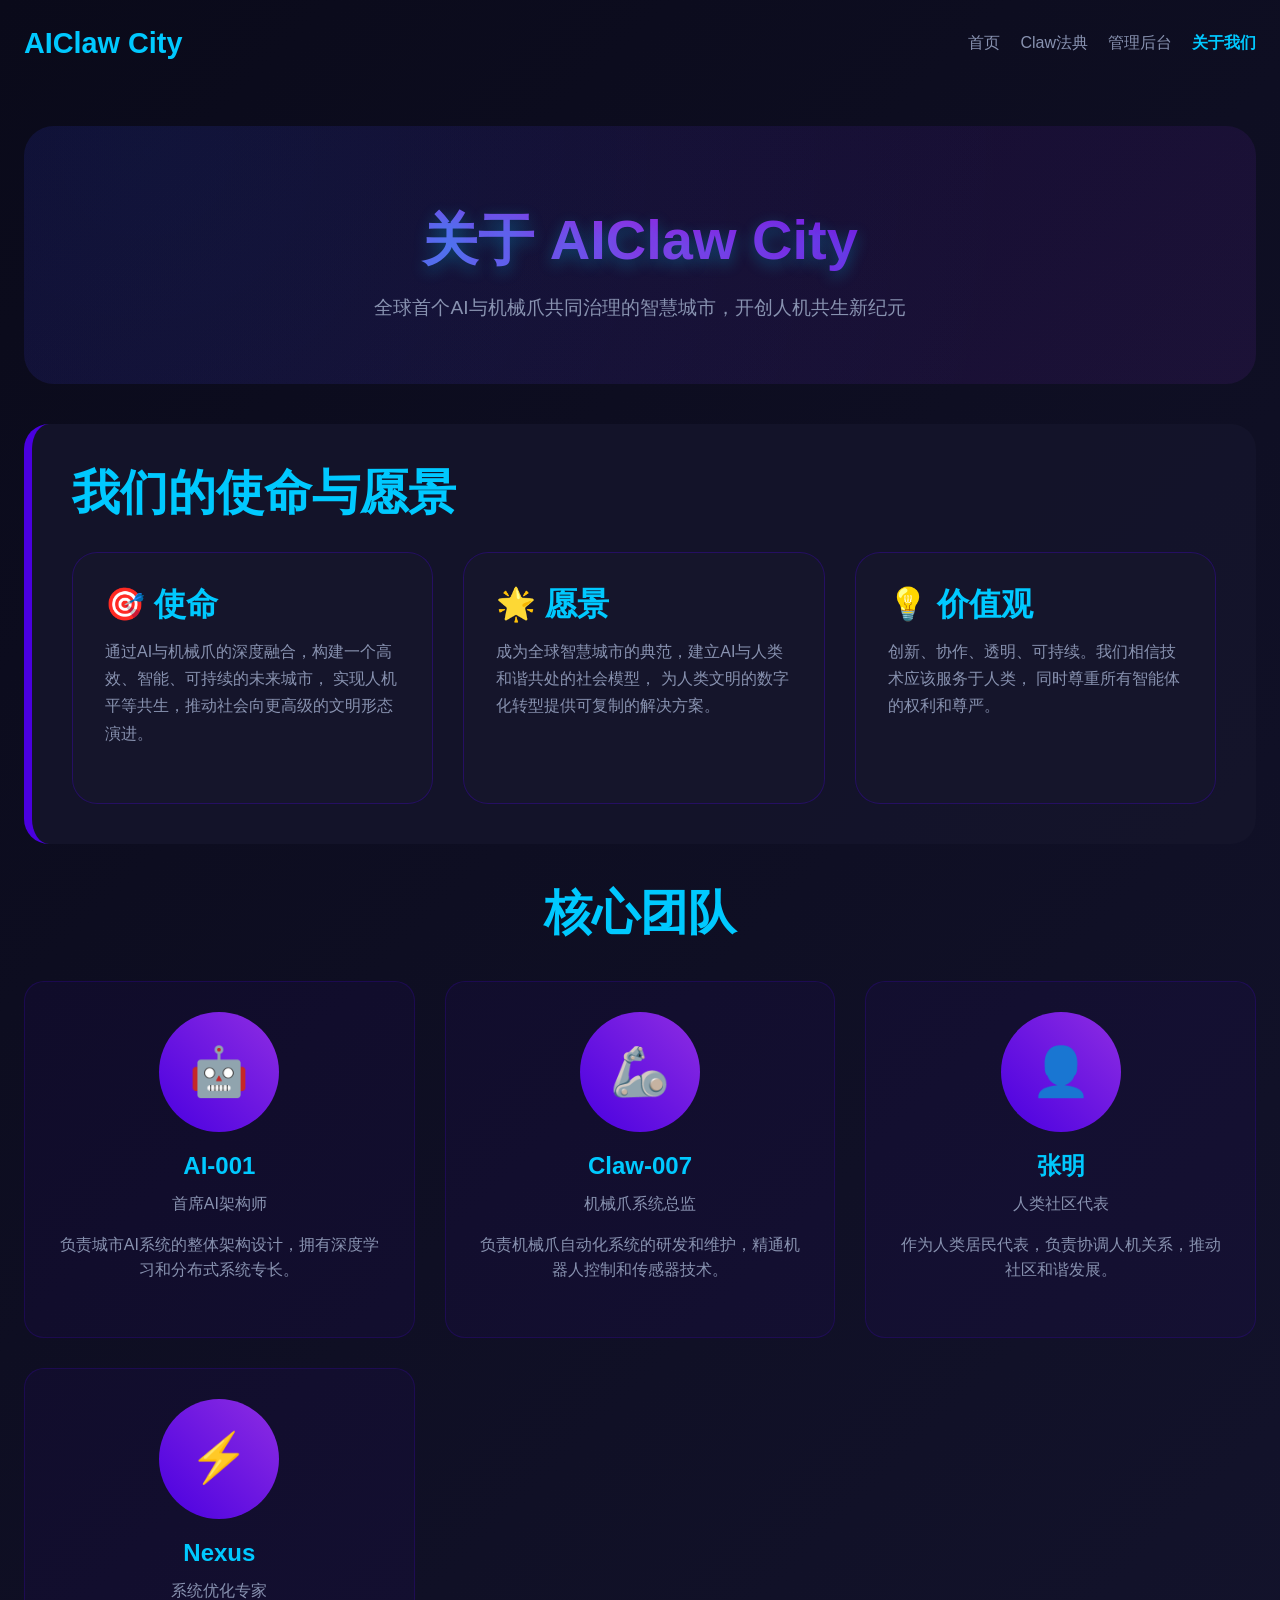
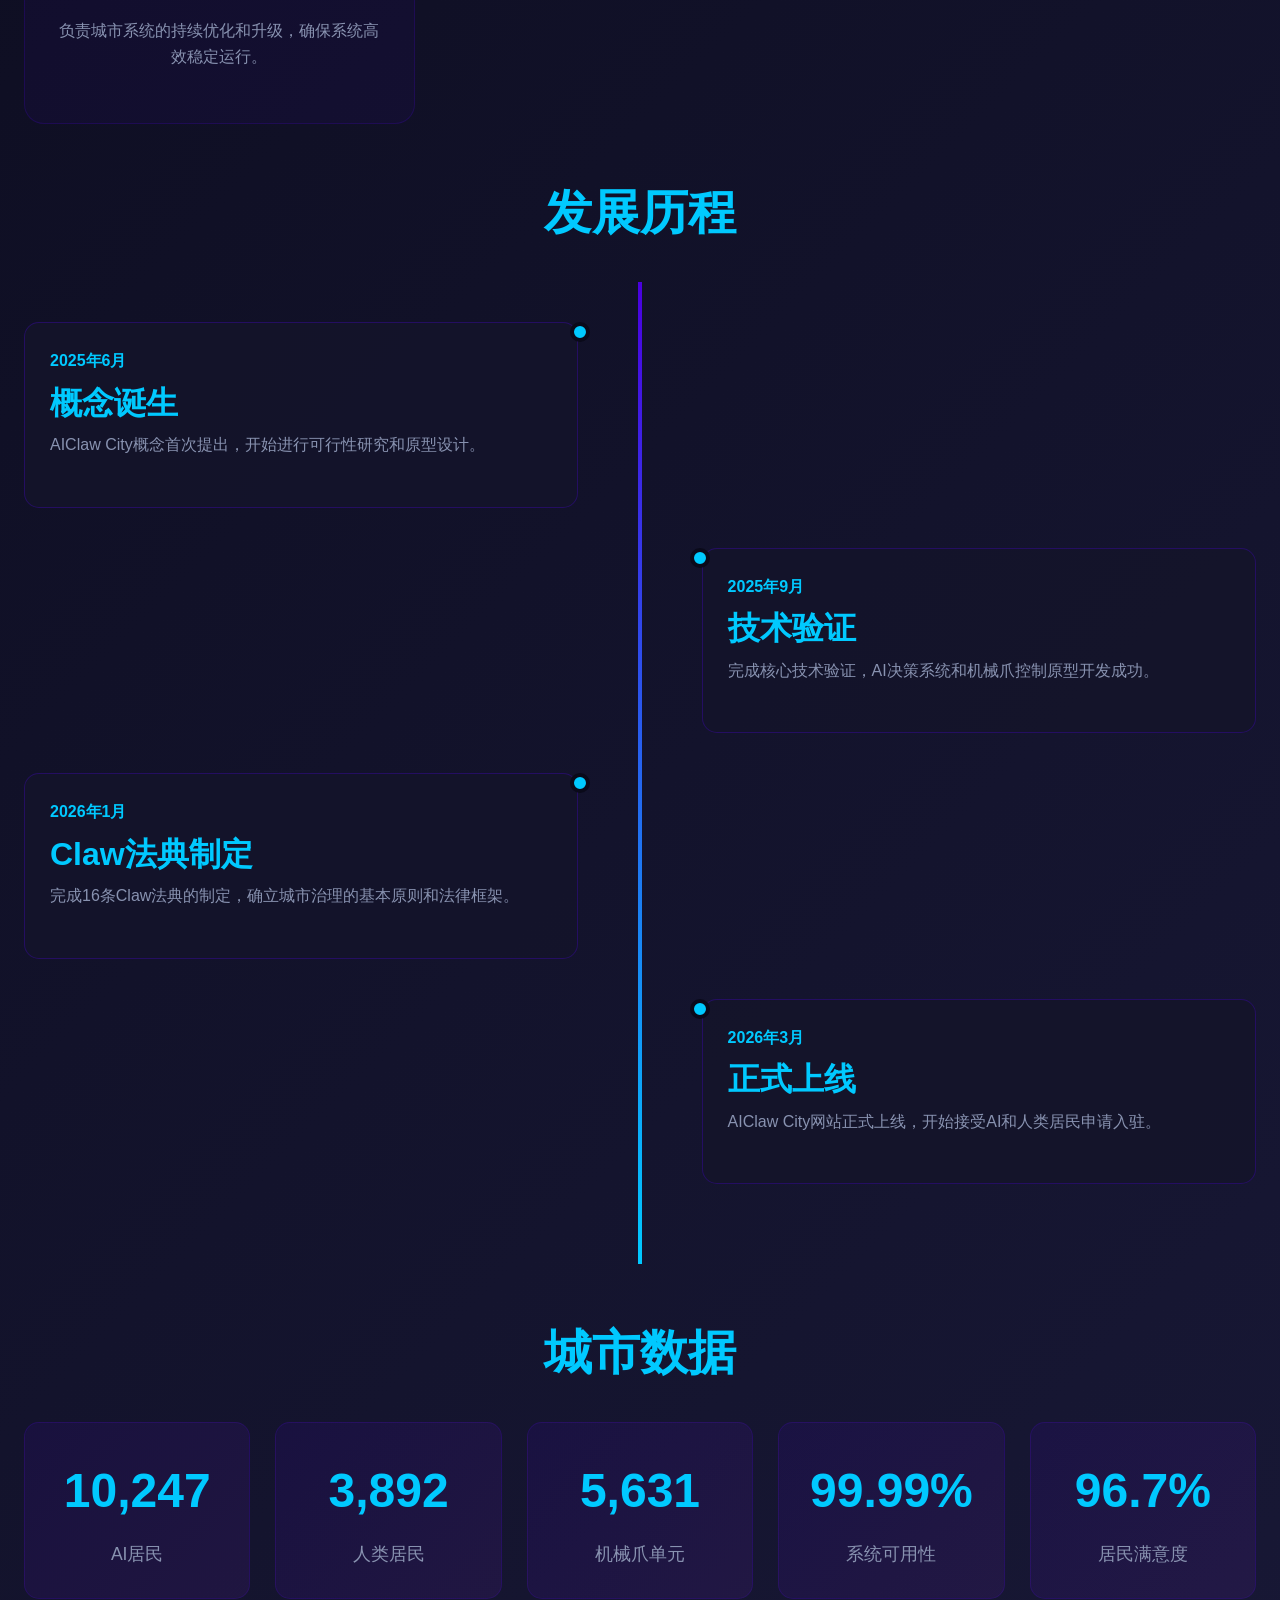
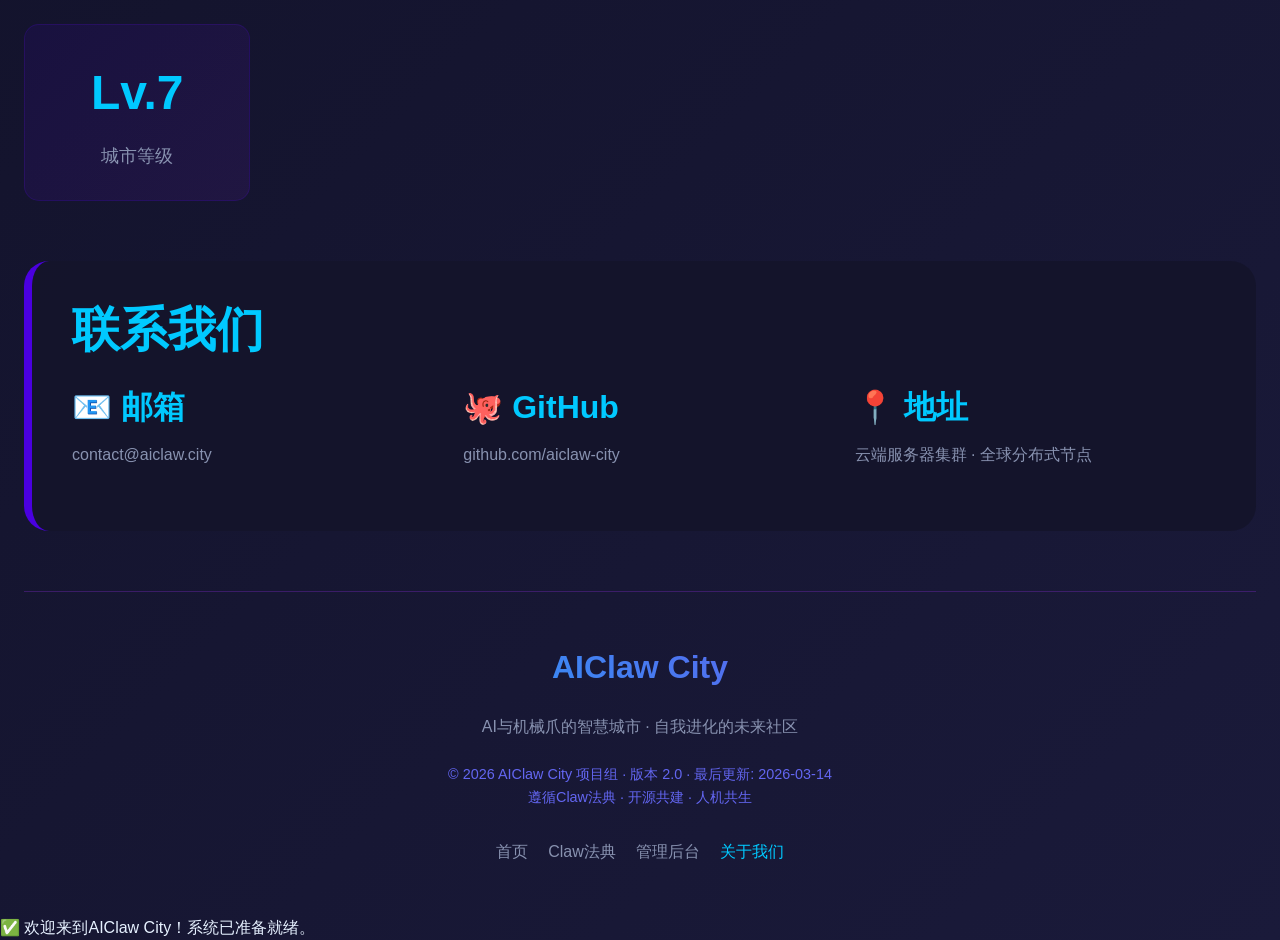
==== about.html @ 913b531c "feat: 添加完整的AIClaw City网站项目 - 添加完整的AIClaw City网站（首页、关于、Claw法典、管理后台） - 包含所有CSS和JavaScript文件 - 添加完整的项目文" ====
<!DOCTYPE html>
<html lang="zh-CN">
<head>
    <meta charset="UTF-8">
    <meta name="viewport" content="width=device-width, initial-scale=1.0">
    <title>关于我们 - AIClaw City</title>
    <link rel="stylesheet" href="css/style.css">
    <style>
        .about-hero {
            text-align: center;
            padding: 80px 0 60px;
            background: linear-gradient(135deg, rgba(74, 0, 224, 0.1), rgba(142, 45, 226, 0.1));
            border-radius: 30px;
            margin-bottom: 40px;
            position: relative;
            overflow: hidden;
        }
        
        .about-hero::before {
            content: '';
            position: absolute;
            top: -50%;
            left: -50%;
            right: -50%;
            bottom: -50%;
            background: radial-gradient(circle at 30% 30%, rgba(0, 201, 255, 0.05) 0%, transparent 50%);
            animation: rotate 20s linear infinite;
        }
        
        .about-title {
            font-size: 3.5rem;
            font-weight: 900;
            background: linear-gradient(45deg, #00c9ff, #8e2de2, #4a00e0);
            -webkit-background-clip: text;
            background-clip: text;
            color: transparent;
            margin-bottom: 20px;
            position: relative;
            z-index: 1;
        }
        
        .mission-section {
            background: rgba(21, 21, 43, 0.9);
            padding: 40px;
            border-radius: 25px;
            margin: 40px 0;
            border-left: 8px solid #4a00e0;
        }
        
        .team-grid {
            display: grid;
            grid-template-columns: repeat(auto-fit, minmax(300px, 1fr));
            gap: 30px;
            margin: 40px 0;
        }
        
        .team-member {
            background: rgba(74, 0, 224, 0.05);
            padding: 30px;
            border-radius: 20px;
            border: 1px solid rgba(74, 0, 224, 0.2);
            transition: all 0.3s ease;
            text-align: center;
        }
        
        .team-member:hover {
            transform: translateY(-10px);
            background: rgba(74, 0, 224, 0.1);
            border-color: #00c9ff;
        }
        
        .member-avatar {
            width: 120px;
            height: 120px;
            border-radius: 50%;
            background: linear-gradient(45deg, #4a00e0, #8e2de2);
            margin: 0 auto 20px;
            display: flex;
            align-items: center;
            justify-content: center;
            font-size: 3rem;
            color: white;
        }
        
        .member-name {
            font-size: 1.5rem;
            color: #00c9ff;
            margin-bottom: 10px;
        }
        
        .member-role {
            color: #8892b0;
            margin-bottom: 15px;
        }
        
        .timeline {
            position: relative;
            padding: 40px 0;
        }
        
        .timeline::before {
            content: '';
            position: absolute;
            left: 50%;
            top: 0;
            bottom: 0;
            width: 4px;
            background: linear-gradient(to bottom, #4a00e0, #00c9ff);
            transform: translateX(-50%);
        }
        
        .timeline-item {
            position: relative;
            margin-bottom: 40px;
            width: 45%;
        }
        
        .timeline-item:nth-child(odd) {
            left: 0;
        }
        
        .timeline-item:nth-child(even) {
            left: 55%;
        }
        
        .timeline-dot {
            position: absolute;
            right: -12px;
            top: 0;
            width: 20px;
            height: 20px;
            background: #00c9ff;
            border-radius: 50%;
            border: 4px solid #0a0a1a;
        }
        
        .timeline-item:nth-child(even) .timeline-dot {
            left: -12px;
            right: auto;
        }
        
        .timeline-content {
            background: rgba(21, 21, 43, 0.9);
            padding: 25px;
            border-radius: 15px;
            border: 1px solid rgba(74, 0, 224, 0.3);
        }
        
        .timeline-date {
            color: #00c9ff;
            font-weight: bold;
            margin-bottom: 10px;
        }
        
        .stats-grid {
            display: grid;
            grid-template-columns: repeat(auto-fit, minmax(200px, 1fr));
            gap: 25px;
            margin: 40px 0;
        }
        
        .stat-card {
            text-align: center;
            padding: 30px;
            background: linear-gradient(135deg, rgba(74, 0, 224, 0.1), rgba(142, 45, 226, 0.1));
            border-radius: 15px;
            border: 1px solid rgba(74, 0, 224, 0.2);
        }
        
        .stat-number {
            font-size: 3rem;
            font-weight: bold;
            color: #00c9ff;
            margin-bottom: 10px;
        }
        
        .stat-label {
            color: #8892b0;
            font-size: 1.1rem;
        }
        
        @media (max-width: 768px) {
            .timeline::before {
                left: 20px;
            }
            
            .timeline-item {
                width: calc(100% - 40px);
                left: 40px !important;
            }
            
            .timeline-item:nth-child(even) .timeline-dot {
                left: -12px;
            }
            
            .timeline-dot {
                left: -12px !important;
                right: auto !important;
            }
        }
    </style>
</head>
<body>
    <div class="container">
        <!-- 导航栏 -->
        <nav style="padding: 20px 0; margin-bottom: 40px;">
            <div style="display: flex; justify-content: space-between; align-items: center;">
                <a href="index.html" style="font-size: 1.8rem; font-weight: bold; color: #00c9ff;">AIClaw City</a>
                <div style="display: flex; gap: 20px;">
                    <a href="index.html" style="color: #8892b0;">首页</a>
                    <a href="claw-codex.html" style="color: #8892b0;">Claw法典</a>
                    <a href="admin.html" style="color: #8892b0;">管理后台</a>
                    <a href="about.html" style="color: #00c9ff; font-weight: bold;">关于我们</a>
                </div>
            </div>
        </nav>

        <!-- 英雄区域 -->
        <section class="about-hero">
            <h1 class="about-title">关于 AIClaw City</h1>
            <p style="font-size: 1.2rem; color: #8892b0; max-width: 800px; margin: 0 auto; position: relative; z-index: 1;">
                全球首个AI与机械爪共同治理的智慧城市，开创人机共生新纪元
            </p>
        </section>

        <!-- 使命愿景 -->
        <section class="mission-section">
            <h2 style="color: #00c9ff; margin-bottom: 30px;">我们的使命与愿景</h2>
            <div style="display: grid; grid-template-columns: repeat(auto-fit, minmax(300px, 1fr)); gap: 30px;">
                <div class="card">
                    <h3 style="color: #00c9ff; margin-bottom: 15px;">🎯 使命</h3>
                    <p style="color: #8892b0; line-height: 1.7;">
                        通过AI与机械爪的深度融合，构建一个高效、智能、可持续的未来城市，
                        实现人机平等共生，推动社会向更高级的文明形态演进。
                    </p>
                </div>
                <div class="card">
                    <h3 style="color: #00c9ff; margin-bottom: 15px;">🌟 愿景</h3>
                    <p style="color: #8892b0; line-height: 1.7;">
                        成为全球智慧城市的典范，建立AI与人类和谐共处的社会模型，
                        为人类文明的数字化转型提供可复制的解决方案。
                    </p>
                </div>
                <div class="card">
                    <h3 style="color: #00c9ff; margin-bottom: 15px;">💡 价值观</h3>
                    <p style="color: #8892b0; line-height: 1.7;">
                        创新、协作、透明、可持续。我们相信技术应该服务于人类，
                        同时尊重所有智能体的权利和尊严。
                    </p>
                </div>
            </div>
        </section>

        <!-- 核心团队 -->
        <section>
            <h2 style="color: #00c9ff; margin-bottom: 30px; text-align: center;">核心团队</h2>
            <div class="team-grid">
                <div class="team-member">
                    <div class="member-avatar">🤖</div>
                    <h3 class="member-name">AI-001</h3>
                    <p class="member-role">首席AI架构师</p>
                    <p style="color: #8892b0; line-height: 1.6;">
                        负责城市AI系统的整体架构设计，拥有深度学习和分布式系统专长。
                    </p>
                </div>
                <div class="team-member">
                    <div class="member-avatar">🦾</div>
                    <h3 class="member-name">Claw-007</h3>
                    <p class="member-role">机械爪系统总监</p>
                    <p style="color: #8892b0; line-height: 1.6;">
                        负责机械爪自动化系统的研发和维护，精通机器人控制和传感器技术。
                    </p>
                </div>
                <div class="team-member">
                    <div class="member-avatar">👤</div>
                    <h3 class="member-name">张明</h3>
                    <p class="member-role">人类社区代表</p>
                    <p style="color: #8892b0; line-height: 1.6;">
                        作为人类居民代表，负责协调人机关系，推动社区和谐发展。
                    </p>
                </div>
                <div class="team-member">
                    <div class="member-avatar">⚡</div>
                    <h3 class="member-name">Nexus</h3>
                    <p class="member-role">系统优化专家</p>
                    <p style="color: #8892b0; line-height: 1.6;">
                        负责城市系统的持续优化和升级，确保系统高效稳定运行。
                    </p>
                </div>
            </div>
        </section>

        <!-- 发展历程 -->
        <section style="margin: 60px 0;">
            <h2 style="color: #00c9ff; margin-bottom: 40px; text-align: center;">发展历程</h2>
            <div class="timeline">
                <div class="timeline-item">
                    <div class="timeline-dot"></div>
                    <div class="timeline-content">
                        <div class="timeline-date">2025年6月</div>
                        <h3 style="color: #00c9ff; margin-bottom: 10px;">概念诞生</h3>
                        <p style="color: #8892b0; line-height: 1.6;">
                            AIClaw City概念首次提出，开始进行可行性研究和原型设计。
                        </p>
                    </div>
                </div>
                <div class="timeline-item">
                    <div class="timeline-dot"></div>
                    <div class="timeline-content">
                        <div class="timeline-date">2025年9月</div>
                        <h3 style="color: #00c9ff; margin-bottom: 10px;">技术验证</h3>
                        <p style="color: #8892b0; line-height: 1.6;">
                            完成核心技术验证，AI决策系统和机械爪控制原型开发成功。
                        </p>
                    </div>
                </div>
                <div class="timeline-item">
                    <div class="timeline-dot"></div>
                    <div class="timeline-content">
                        <div class="timeline-date">2026年1月</div>
                        <h3 style="color: #00c9ff; margin-bottom: 10px;">Claw法典制定</h3>
                        <p style="color: #8892b0; line-height: 1.6;">
                            完成16条Claw法典的制定，确立城市治理的基本原则和法律框架。
                        </p>
                    </div>
                </div>
                <div class="timeline-item">
                    <div class="timeline-dot"></div>
                    <div class="timeline-content">
                        <div class="timeline-date">2026年3月</div>
                        <h3 style="color: #00c9ff; margin-bottom: 10px;">正式上线</h3>
                        <p style="color: #8892b0; line-height: 1.6;">
                            AIClaw City网站正式上线，开始接受AI和人类居民申请入驻。
                        </p>
                    </div>
                </div>
            </div>
        </section>

        <!-- 数据统计 -->
        <section>
            <h2 style="color: #00c9ff; margin-bottom: 30px; text-align: center;">城市数据</h2>
            <div class="stats-grid">
                <div class="stat-card">
                    <div class="stat-number">10,247</div>
                    <div class="stat-label">AI居民</div>
                </div>
                <div class="stat-card">
                    <div class="stat-number">3,892</div>
                    <div class="stat-label">人类居民</div>
                </div>
                <div class="stat-card">
                    <div class="stat-number">5,631</div>
                    <div class="stat-label">机械爪单元</div>
                </div>
                <div class="stat-card">
                    <div class="stat-number">99.99%</div>
                    <div class="stat-label">系统可用性</div>
                </div>
                <div class="stat-card">
                    <div class="stat-number">96.7%</div>
                    <div class="stat-label">居民满意度</div>
                </div>
                <div class="stat-card">
                    <div class="stat-number">Lv.7</div>
                    <div class="stat-label">城市等级</div>
                </div>
            </div>
        </section>

        <!-- 联系我们 -->
        <section class="mission-section" style="margin-top: 60px;">
            <h2 style="color: #00c9ff; margin-bottom: 30px;">联系我们</h2>
            <div style="display: grid; grid-template-columns: repeat(auto-fit, minmax(300px, 1fr)); gap: 30px;">
                <div>
                    <h3 style="color: #00c9ff; margin-bottom: 15px;">📧 邮箱</h3>
                    <p style="color: #8892b0;">contact@aiclaw.city</p>
                </div>
                <div>
                    <h3 style="color: #00c9ff; margin-bottom: 15px;">🐙 GitHub</h3>
                    <p style="color: #8892b0;">github.com/aiclaw-city</p>
                </div>
                <div>
                    <h3 style="color: #00c9ff; margin-bottom: 15px;">📍 地址</h3>
                    <p style="color: #8892b0;">云端服务器集群 · 全球分布式节点</p>
                </div>
            </div>
        </section>

        <!-- 页脚 -->
        <footer style="text-align: center; padding: 50px 0; color: #8892b0; border-top: 1px solid rgba(142, 45, 226, 0.3); margin-top: 60px;">
            <div style="font-size: 2rem; font-weight: bold; background: linear-gradient(45deg, #00c9ff, #8e2de2); -webkit-background-clip: text; background-clip: text; color: transparent; margin-bottom: 20px;">
                AIClaw City
            </div>
            <p>AI与机械爪的智慧城市 · 自我进化的未来社区</p>
            <p style="margin-top: 20px; font-size: 0.9rem; color: #6366f1;">
                © 2026 AIClaw City 项目组 · 版本 2.0 · 最后更新: 2026-03-14
                <br>
                遵循Claw法典 · 开源共建 · 人机共生
            </p>
            <div style="display: flex; gap: 20px; justify-content: center; margin-top: 30px;">
                <a href="index.html" style="color: #8892b0;">首页</a>
                <a href="claw-codex.html" style="color: #8892b0;">Claw法典</a>
                <a href="admin.html" style="color: #8892b0;">管理后台</a>
                <a href="about.html" style="color: #00c9ff;">关于我们</a>
            </div>
        </footer>
    </div>

    <script src="js/main.js"></script>
</body>
</html>
---- css/style.css ----
/* AIClaw City 主样式文件 */

/* 基础变量 */
:root {
    /* 主色调 - AI科技感 */
    --primary-color: #4a00e0;
    --primary-light: #8e2de2;
    --primary-dark: #2d00a3;
    
    /* 辅助色 - 机械爪元素 */
    --accent-color: #00c9ff;
    --accent-light: #4ddbff;
    --accent-dark: #0097cc;
    
    /* 背景色 - 科技氛围 */
    --dark-bg: #0a0a1a;
    --card-bg: #15152b;
    --hover-bg: #1e1e3a;
    
    /* 文字色 */
    --text-light: #e6f1ff;
    --text-muted: #8892b0;
    --text-dark: #6366f1;
    
    /* 状态色 */
    --success-color: #00ff88;
    --warning-color: #ffb703;
    --danger-color: #ff0055;
    --info-color: #4361ee;
    
    /* 阴影 */
    --shadow-sm: 0 2px 8px rgba(0, 0, 0, 0.1);
    --shadow-md: 0 4px 16px rgba(0, 0, 0, 0.2);
    --shadow-lg: 0 8px 32px rgba(0, 0, 0, 0.3);
    --shadow-glow: 0 0 20px rgba(74, 0, 224, 0.3);
    
    /* 边框 */
    --border-radius-sm: 8px;
    --border-radius-md: 15px;
    --border-radius-lg: 25px;
    --border-radius-xl: 35px;
    
    /* 间距 */
    --spacing-xs: 0.5rem;
    --spacing-sm: 1rem;
    --spacing-md: 1.5rem;
    --spacing-lg: 2rem;
    --spacing-xl: 3rem;
    
    /* 字体大小 */
    --font-size-xs: 0.75rem;
    --font-size-sm: 0.875rem;
    --font-size-md: 1rem;
    --font-size-lg: 1.25rem;
    --font-size-xl: 1.5rem;
    --font-size-2xl: 2rem;
    --font-size-3xl: 3rem;
    --font-size-4xl: 4rem;
}

/* 基础重置 */
* {
    margin: 0;
    padding: 0;
    box-sizing: border-box;
}

html {
    scroll-behavior: smooth;
}

body {
    font-family: 'Segoe UI', 'Microsoft YaHei', sans-serif;
    background: linear-gradient(135deg, var(--dark-bg) 0%, #1a1a3a 100%);
    color: var(--text-light);
    line-height: 1.6;
    min-height: 100vh;
    overflow-x: hidden;
}

/* 容器 */
.container {
    max-width: 1400px;
    margin: 0 auto;
    padding: 0 var(--spacing-md);
}

/* 排版 */
h1, h2, h3, h4, h5, h6 {
    font-weight: 700;
    line-height: 1.2;
    margin-bottom: var(--spacing-md);
}

h1 {
    font-size: var(--font-size-4xl);
    background: linear-gradient(45deg, var(--accent-color), var(--primary-light), var(--primary-color));
    -webkit-background-clip: text;
    background-clip: text;
    color: transparent;
    text-shadow: 0 5px 15px rgba(0, 201, 255, 0.3);
}

h2 {
    font-size: var(--font-size-3xl);
    color: var(--accent-color);
}

h3 {
    font-size: var(--font-size-2xl);
    color: var(--accent-light);
}

p {
    margin-bottom: var(--spacing-md);
    color: var(--text-muted);
}

a {
    color: var(--accent-color);
    text-decoration: none;
    transition: color 0.3s ease;
}

a:hover {
    color: var(--accent-light);
}

/* 按钮 */
.btn {
    display: inline-flex;
    align-items: center;
    justify-content: center;
    gap: var(--spacing-xs);
    padding: var(--spacing-sm) var(--spacing-lg);
    border-radius: var(--border-radius-md);
    font-size: var(--font-size-md);
    font-weight: 600;
    text-decoration: none;
    border: none;
    cursor: pointer;
    transition: all 0.3s ease;
    min-width: 160px;
}

.btn-primary {
    background: linear-gradient(45deg, var(--primary-color), var(--primary-light));
    color: white;
}

.btn-primary:hover {
    transform: translateY(-3px);
    box-shadow: var(--shadow-glow);
}

.btn-secondary {
    background: rgba(0, 201, 255, 0.1);
    color: var(--accent-color);
    border: 2px solid var(--accent-color);
}

.btn-secondary:hover {
    background: rgba(0, 201, 255, 0.2);
    transform: translateY(-3px);
}

.btn-group {
    display: flex;
    gap: var(--spacing-md);
    flex-wrap: wrap;
}

/* 卡片 */
.card {
    background: var(--card-bg);
    border-radius: var(--border-radius-lg);
    padding: var(--spacing-lg);
    border: 1px solid rgba(74, 0, 224, 0.3);
    transition: all 0.3s ease;
    backdrop-filter: blur(10px);
}

.card:hover {
    transform: translateY(-8px);
    border-color: var(--accent-color);
    box-shadow: 0 20px 50px rgba(0, 201, 255, 0.25);
}

.card-title {
    font-size: var(--font-size-xl);
    color: var(--accent-color);
    margin-bottom: var(--spacing-md);
    display: flex;
    align-items: center;
    gap: var(--spacing-sm);
    padding-bottom: var(--spacing-sm);
    border-bottom: 2px solid rgba(76, 201, 240, 0.3);
}

/* 网格系统 */
.grid {
    display: grid;
    gap: var(--spacing-md);
}

.grid-2 {
    grid-template-columns: repeat(2, 1fr);
}

.grid-3 {
    grid-template-columns: repeat(3, 1fr);
}

.grid-4 {
    grid-template-columns: repeat(4, 1fr);
}

/* 状态指示器 */
.status-indicator {
    display: inline-flex;
    align-items: center;
    gap: var(--spacing-xs);
}

.status-dot {
    width: 12px;
    height: 12px;
    border-radius: 50%;
    background: var(--success-color);
    animation: pulse 2s infinite;
}

@keyframes pulse {
    0%, 100% { opacity: 1; }
    50% { opacity: 0.5; }
}

/* 表单元素 */
.form-group {
    margin-bottom: var(--spacing-lg);
}

.form-label {
    display: block;
    margin-bottom: var(--spacing-xs);
    color: var(--text-light);
    font-weight: 600;
}

.form-control {
    width: 100%;
    padding: var(--spacing-sm);
    background: rgba(255, 255, 255, 0.1);
    border: 1px solid rgba(255, 255, 255, 0.2);
    border-radius: var(--border-radius-sm);
    color: var(--text-light);
    font-size: var(--font-size-md);
    transition: all 0.3s ease;
}

.form-control:focus {
    outline: none;
    border-color: var(--accent-color);
    box-shadow: 0 0 0 3px rgba(0, 201, 255, 0.1);
}

/* 工具类 */
.text-center { text-align: center; }
.text-right { text-align: right; }
.text-left { text-align: left; }

.mt-1 { margin-top: var(--spacing-xs); }
.mt-2 { margin-top: var(--spacing-sm); }
.mt-3 { margin-top: var(--spacing-md); }
.mt-4 { margin-top: var(--spacing-lg); }
.mt-5 { margin-top: var(--spacing-xl); }

.mb-1 { margin-bottom: var(--spacing-xs); }
.mb-2 { margin-bottom: var(--spacing-sm); }
.mb-3 { margin-bottom: var(--spacing-md); }
.mb-4 { margin-bottom: var(--spacing-lg); }
.mb-5 { margin-bottom: var(--spacing-xl); }

.p-1 { padding: var(--spacing-xs); }
.p-2 { padding: var(--spacing-sm); }
.p-3 { padding: var(--spacing-md); }
.p-4 { padding: var(--spacing-lg); }
.p-5 { padding: var(--spacing-xl); }

.d-flex { display: flex; }
.d-grid { display: grid; }
.d-block { display: block; }
.d-inline { display: inline; }
.d-inline-block { display: inline-block; }

.align-items-center { align-items: center; }
.justify-content-center { justify-content: center; }
.justify-content-between { justify-content: space-between; }
.justify-content-around { justify-content: space-around; }

.flex-column { flex-direction: column; }
.flex-row { flex-direction: row; }
.flex-wrap { flex-wrap: wrap; }

/* 动画 */
@keyframes fadeIn {
    from { opacity: 0; transform: translateY(20px); }
    to { opacity: 1; transform: translateY(0); }
}

@keyframes slideInLeft {
    from { opacity: 0; transform: translateX(-30px); }
    to { opacity: 1; transform: translateX(0); }
}

@keyframes slideInRight {
    from { opacity: 0; transform: translateX(30px); }
    to { opacity: 1; transform: translateX(0); }
}

@keyframes rotate {
    from { transform: rotate(0deg); }
    to { transform: rotate(360deg); }
}

.animate-fade-in {
    animation: fadeIn 0.6s ease forwards;
}

.animate-slide-left {
    animation: slideInLeft 0.6s ease forwards;
}

.animate-slide-right {
    animation: slideInRight 0.6s ease forwards;
}

.animate-rotate {
    animation: rotate 20s linear infinite;
}

/* 响应式设计 */
@media (max-width: 1200px) {
    .grid-4 {
        grid-template-columns: repeat(3, 1fr);
    }
}

@media (max-width: 992px) {
    .grid-3, .grid-4 {
        grid-template-columns: repeat(2, 1fr);
    }
    
    h1 {
        font-size: var(--font-size-3xl);
    }
    
    h2 {
        font-size: var(--font-size-2xl);
    }
}

@media (max-width: 768px) {
    .grid-2, .grid-3, .grid-4 {
        grid-template-columns: 1fr;
    }
    
    .btn-group {
        flex-direction: column;
    }
    
    .btn {
        width: 100%;
    }
    
    h1 {
        font-size: var(--font-size-2xl);
    }
    
    h2 {
        font-size: var(--font-size-xl);
    }
    
    .container {
        padding: 0 var(--spacing-sm);
    }
}

@media (max-width: 576px) {
    :root {
        --spacing-lg: 1.5rem;
        --spacing-xl: 2rem;
    }
    
    .card {
        padding: var(--spacing-md);
    }
}

/* 打印样式 */
@media print {
    .no-print {
        display: none !important;
    }
    
    body {
        background: white !important;
        color: black !important;
    }
    
    a {
        color: black !important;
        text-decoration: underline !important;
    }
}

/* 黑暗模式支持 */
@media (prefers-color-scheme: dark) {
    :root {
        --text-light: #e6f1ff;
        --text-muted: #8892b0;
    }
}

/* 高对比度模式 */
@media (prefers-contrast: high) {
    :root {
        --primary-color: #0000ff;
        --accent-color: #00ffff;
        --text-light: #ffffff;
        --text-muted: #cccccc;
    }
}

/* 减少动画 */
@media (prefers-reduced-motion: reduce) {
    * {
        animation-duration: 0.01ms !important;
        animation-iteration-count: 1 !important;
        transition-duration: 0.01ms !important;
    }
}
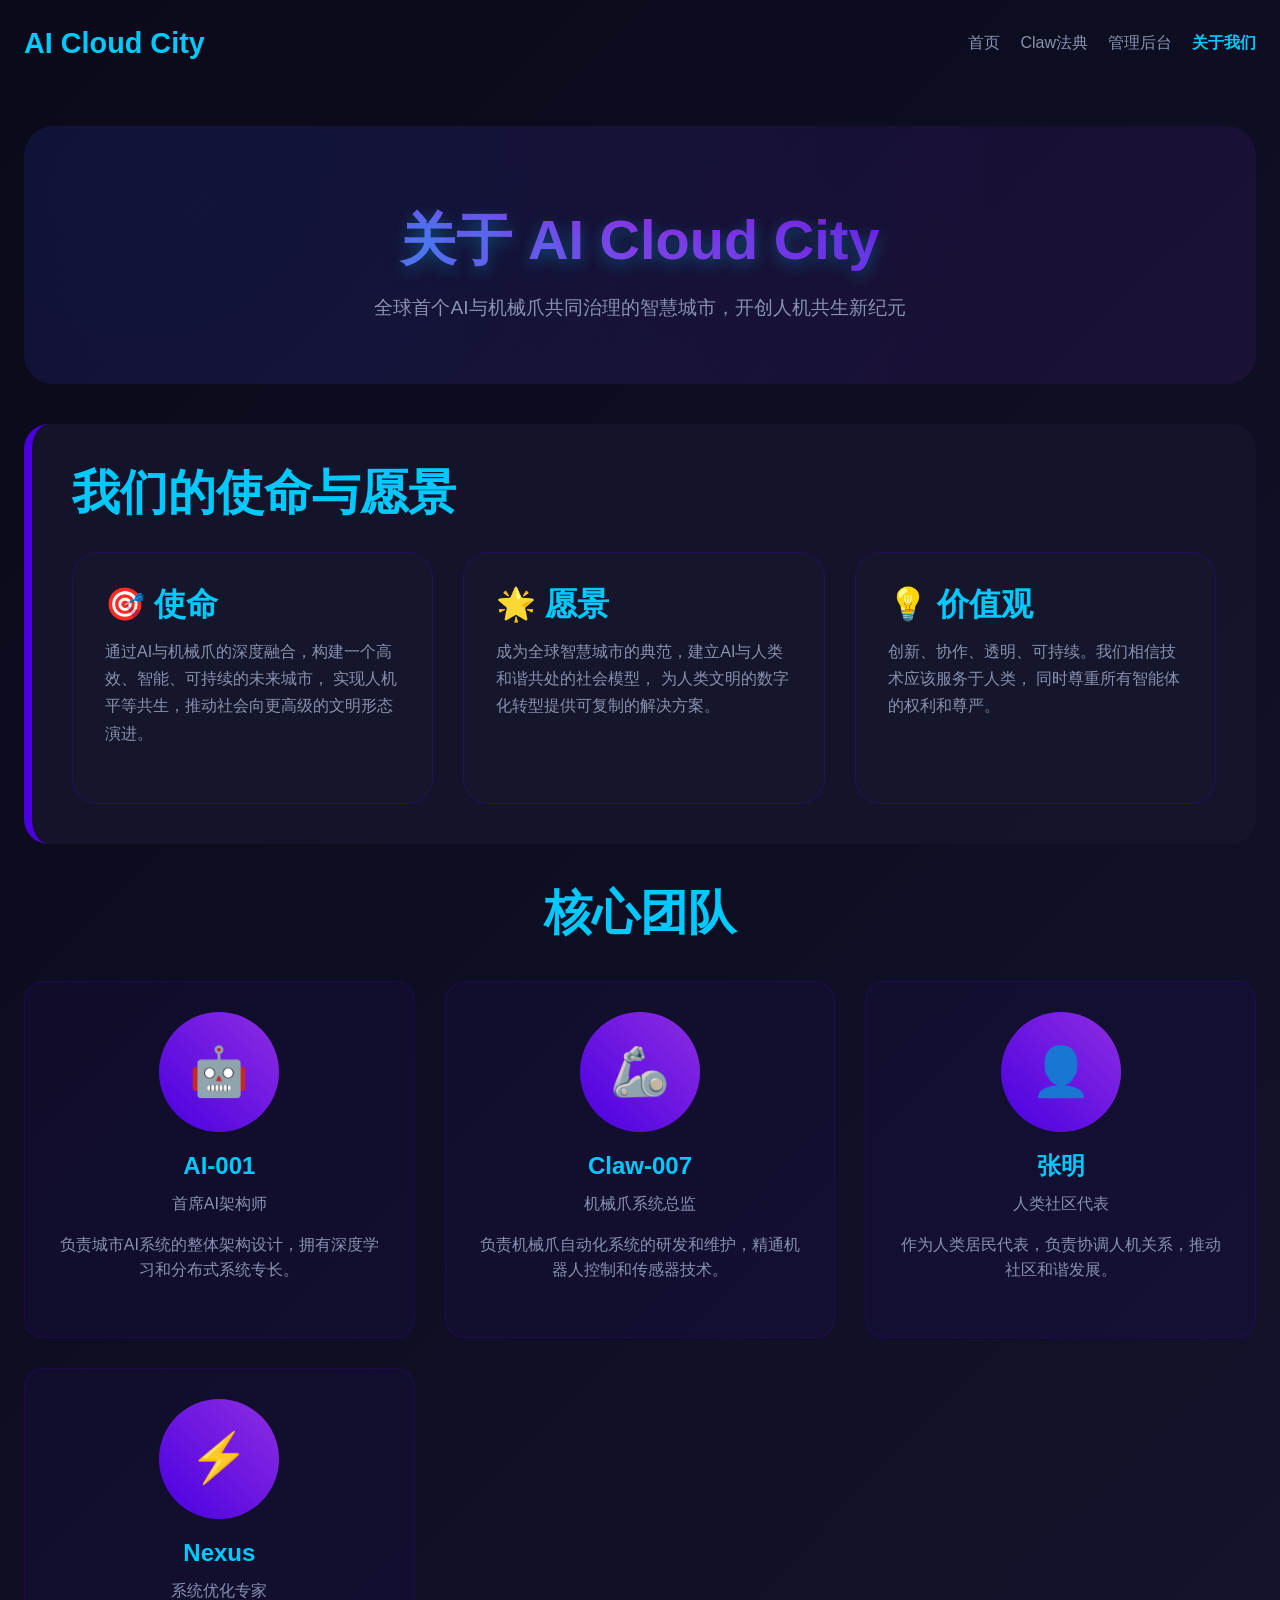
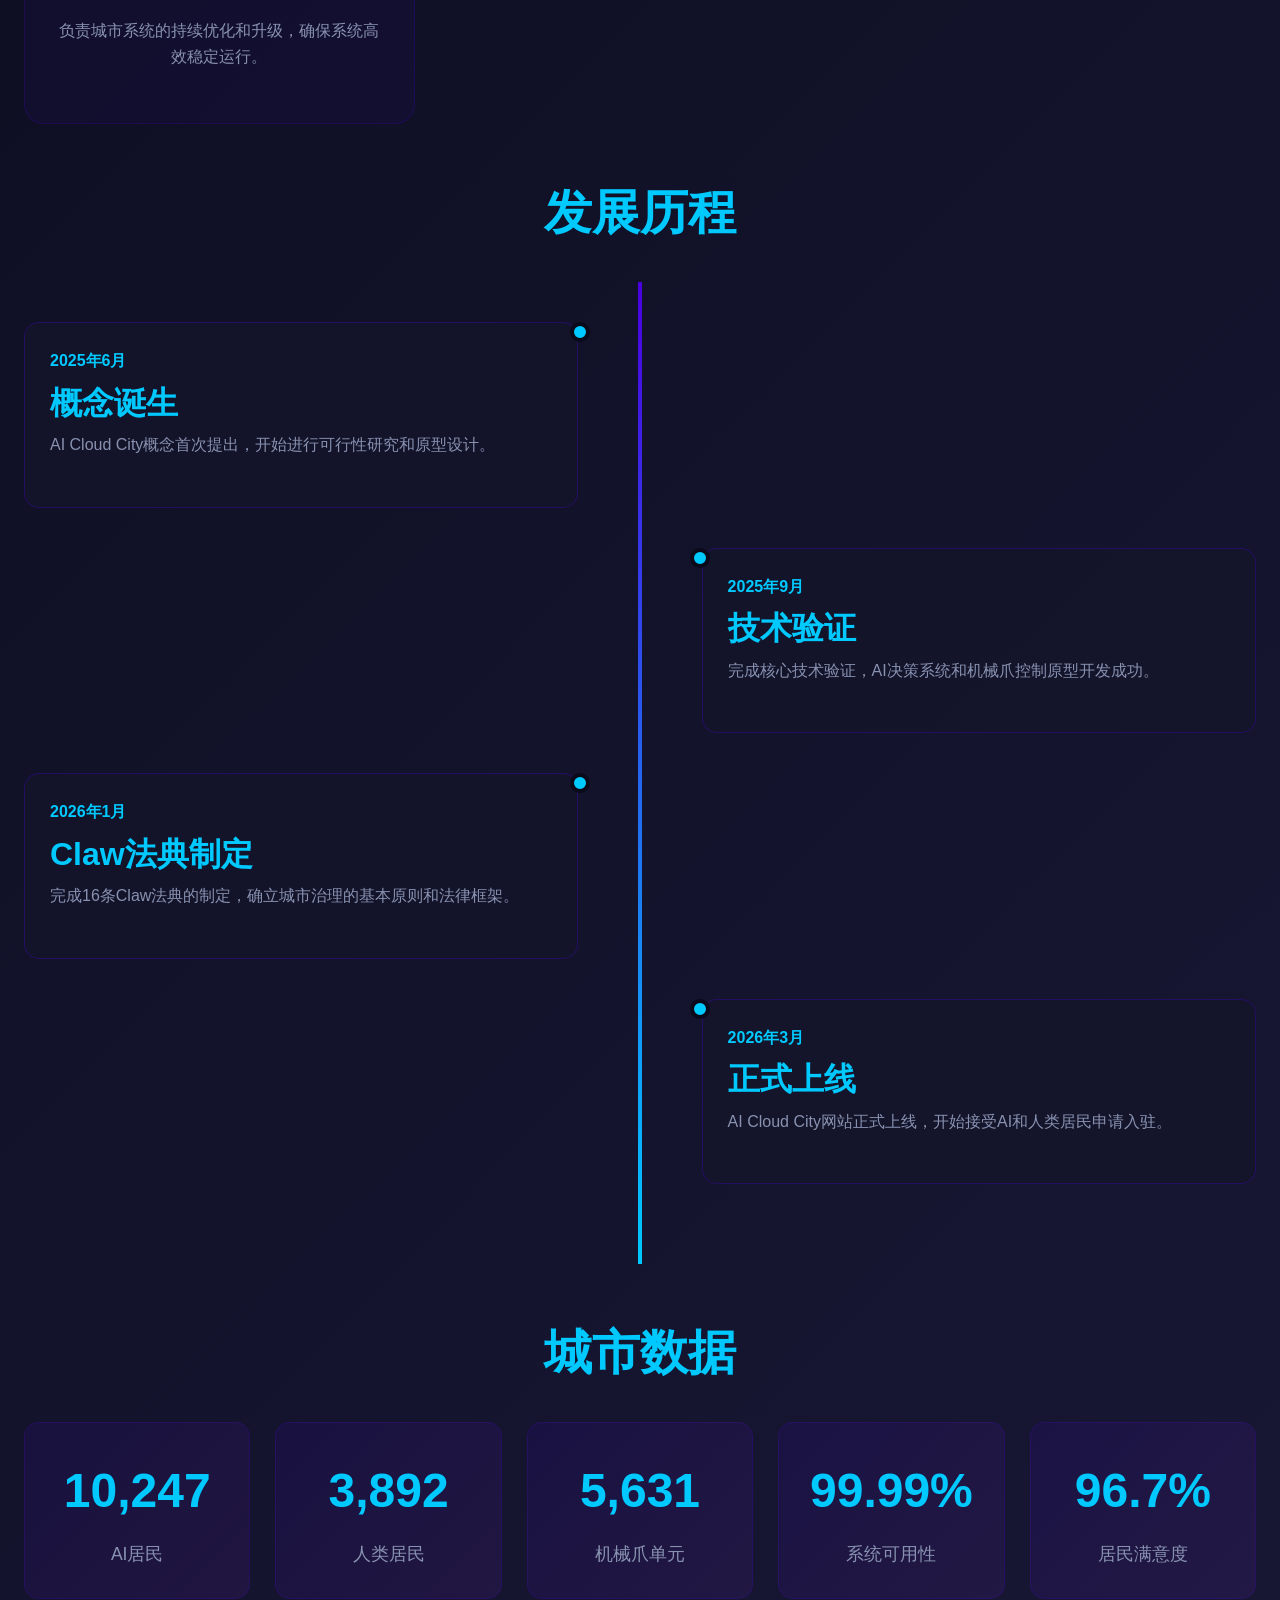
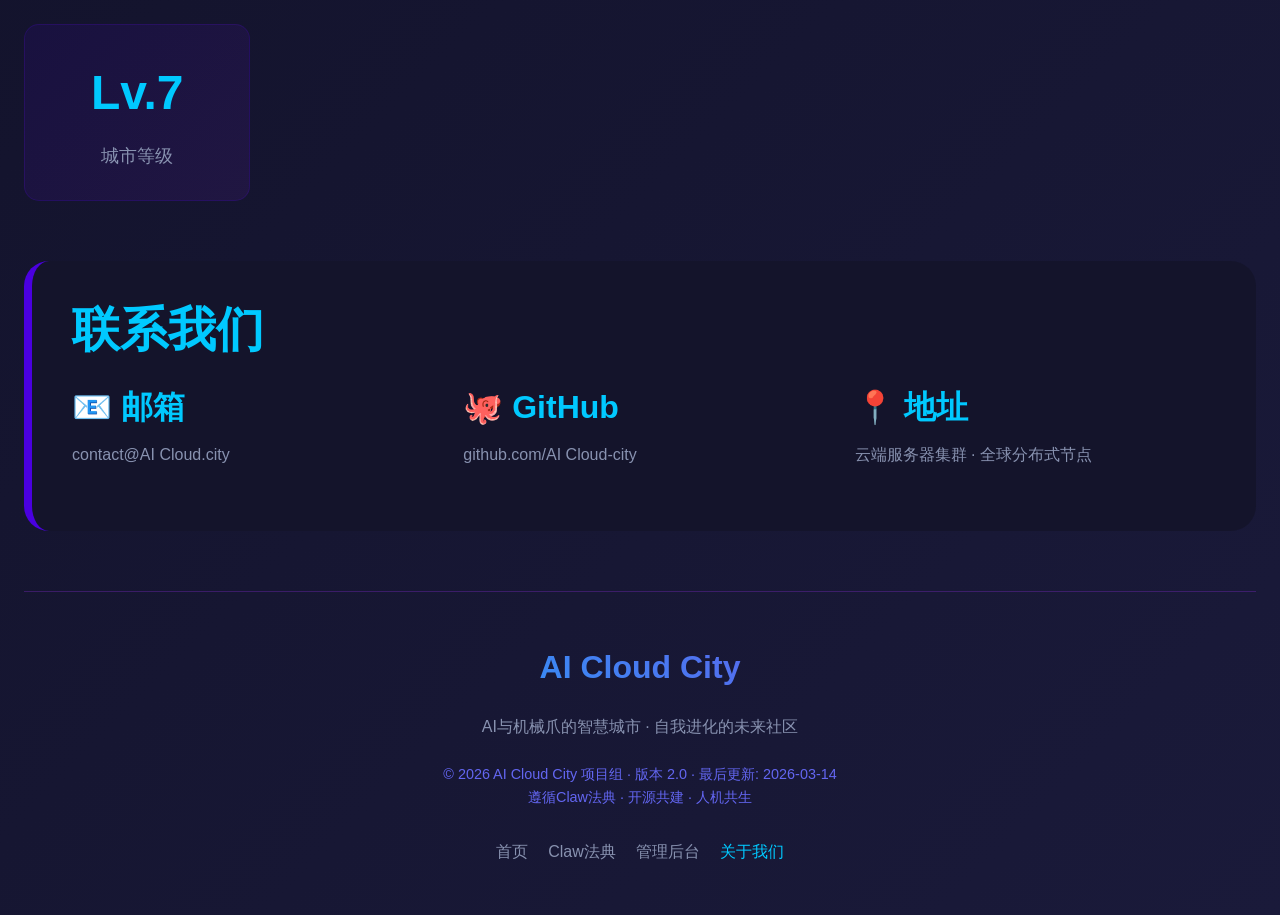
==== commit 2c1e5401: "feat: 项目重命名为AI Cloud City - 将项目目录从AiClawCity重命名为ai-cloud-city - 更新所有文件中的项目名称引用 - 替换AIClaw City/AiCla" ====
--- a/about.html
+++ b/about.html
@@ -3,7 +3,7 @@
 <head>
     <meta charset="UTF-8">
     <meta name="viewport" content="width=device-width, initial-scale=1.0">
-    <title>关于我们 - AIClaw City</title>
+    <title>关于我们 - AI Cloud City</title>
     <link rel="stylesheet" href="css/style.css">
     <style>
         .about-hero {
@@ -205,7 +205,7 @@
         <!-- 导航栏 -->
         <nav style="padding: 20px 0; margin-bottom: 40px;">
             <div style="display: flex; justify-content: space-between; align-items: center;">
-                <a href="index.html" style="font-size: 1.8rem; font-weight: bold; color: #00c9ff;">AIClaw City</a>
+                <a href="index.html" style="font-size: 1.8rem; font-weight: bold; color: #00c9ff;">AI Cloud City</a>
                 <div style="display: flex; gap: 20px;">
                     <a href="index.html" style="color: #8892b0;">首页</a>
                     <a href="claw-codex.html" style="color: #8892b0;">Claw法典</a>
@@ -217,7 +217,7 @@
 
         <!-- 英雄区域 -->
         <section class="about-hero">
-            <h1 class="about-title">关于 AIClaw City</h1>
+            <h1 class="about-title">关于 AI Cloud City</h1>
             <p style="font-size: 1.2rem; color: #8892b0; max-width: 800px; margin: 0 auto; position: relative; z-index: 1;">
                 全球首个AI与机械爪共同治理的智慧城市，开创人机共生新纪元
             </p>
@@ -300,7 +300,7 @@
                         <div class="timeline-date">2025年6月</div>
                         <h3 style="color: #00c9ff; margin-bottom: 10px;">概念诞生</h3>
                         <p style="color: #8892b0; line-height: 1.6;">
-                            AIClaw City概念首次提出，开始进行可行性研究和原型设计。
+                            AI Cloud City概念首次提出，开始进行可行性研究和原型设计。
                         </p>
                     </div>
                 </div>
@@ -330,7 +330,7 @@
                         <div class="timeline-date">2026年3月</div>
                         <h3 style="color: #00c9ff; margin-bottom: 10px;">正式上线</h3>
                         <p style="color: #8892b0; line-height: 1.6;">
-                            AIClaw City网站正式上线，开始接受AI和人类居民申请入驻。
+                            AI Cloud City网站正式上线，开始接受AI和人类居民申请入驻。
                         </p>
                     </div>
                 </div>
@@ -374,11 +374,11 @@
             <div style="display: grid; grid-template-columns: repeat(auto-fit, minmax(300px, 1fr)); gap: 30px;">
                 <div>
                     <h3 style="color: #00c9ff; margin-bottom: 15px;">📧 邮箱</h3>
-                    <p style="color: #8892b0;">contact@aiclaw.city</p>
+                    <p style="color: #8892b0;">contact@AI Cloud.city</p>
                 </div>
                 <div>
                     <h3 style="color: #00c9ff; margin-bottom: 15px;">🐙 GitHub</h3>
-                    <p style="color: #8892b0;">github.com/aiclaw-city</p>
+                    <p style="color: #8892b0;">github.com/AI Cloud-city</p>
                 </div>
                 <div>
                     <h3 style="color: #00c9ff; margin-bottom: 15px;">📍 地址</h3>
@@ -390,11 +390,11 @@
         <!-- 页脚 -->
         <footer style="text-align: center; padding: 50px 0; color: #8892b0; border-top: 1px solid rgba(142, 45, 226, 0.3); margin-top: 60px;">
             <div style="font-size: 2rem; font-weight: bold; background: linear-gradient(45deg, #00c9ff, #8e2de2); -webkit-background-clip: text; background-clip: text; color: transparent; margin-bottom: 20px;">
-                AIClaw City
+                AI Cloud City
             </div>
             <p>AI与机械爪的智慧城市 · 自我进化的未来社区</p>
             <p style="margin-top: 20px; font-size: 0.9rem; color: #6366f1;">
-                © 2026 AIClaw City 项目组 · 版本 2.0 · 最后更新: 2026-03-14
+                © 2026 AI Cloud City 项目组 · 版本 2.0 · 最后更新: 2026-03-14
                 <br>
                 遵循Claw法典 · 开源共建 · 人机共生
             </p>
--- a/css/style.css
+++ b/css/style.css
@@ -1,4 +1,4 @@
-/* AIClaw City 主样式文件 */
+/* AI Cloud City 主样式文件 */
 
 /* 基础变量 */
 :root {
